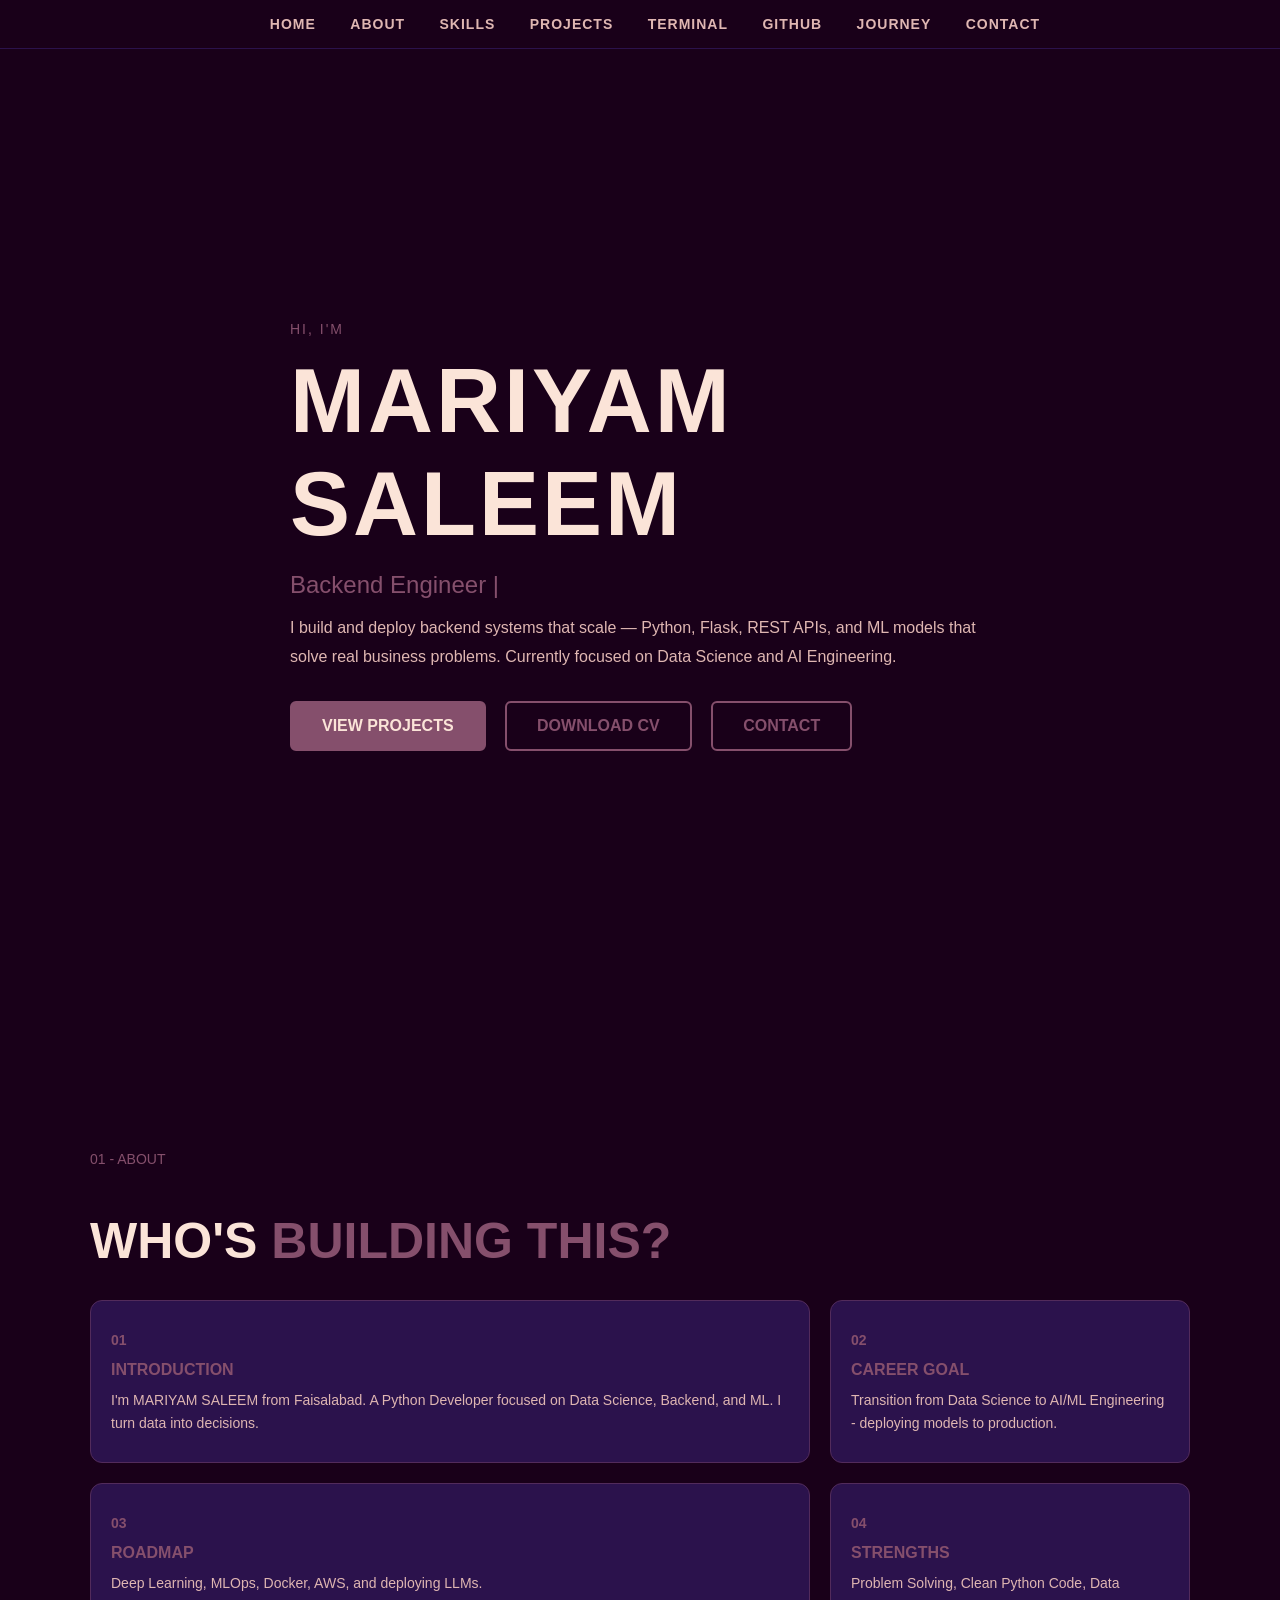
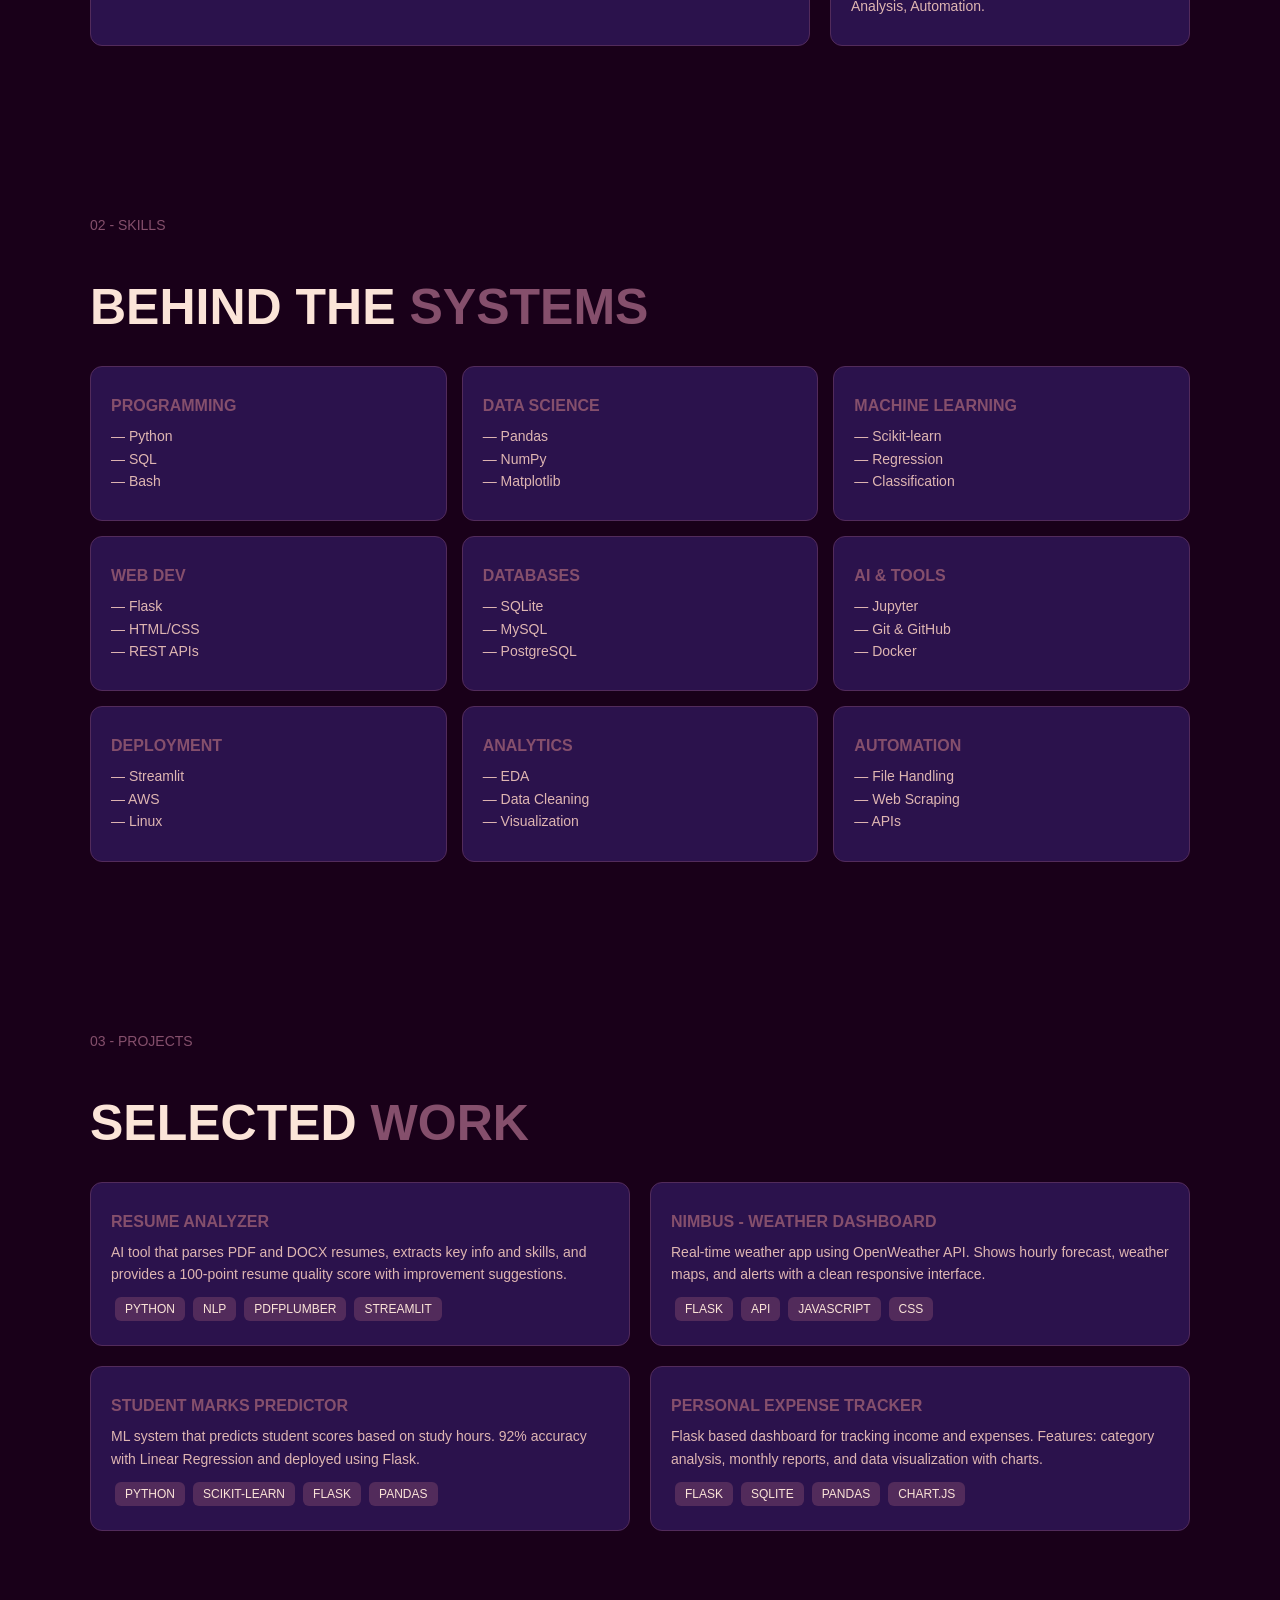
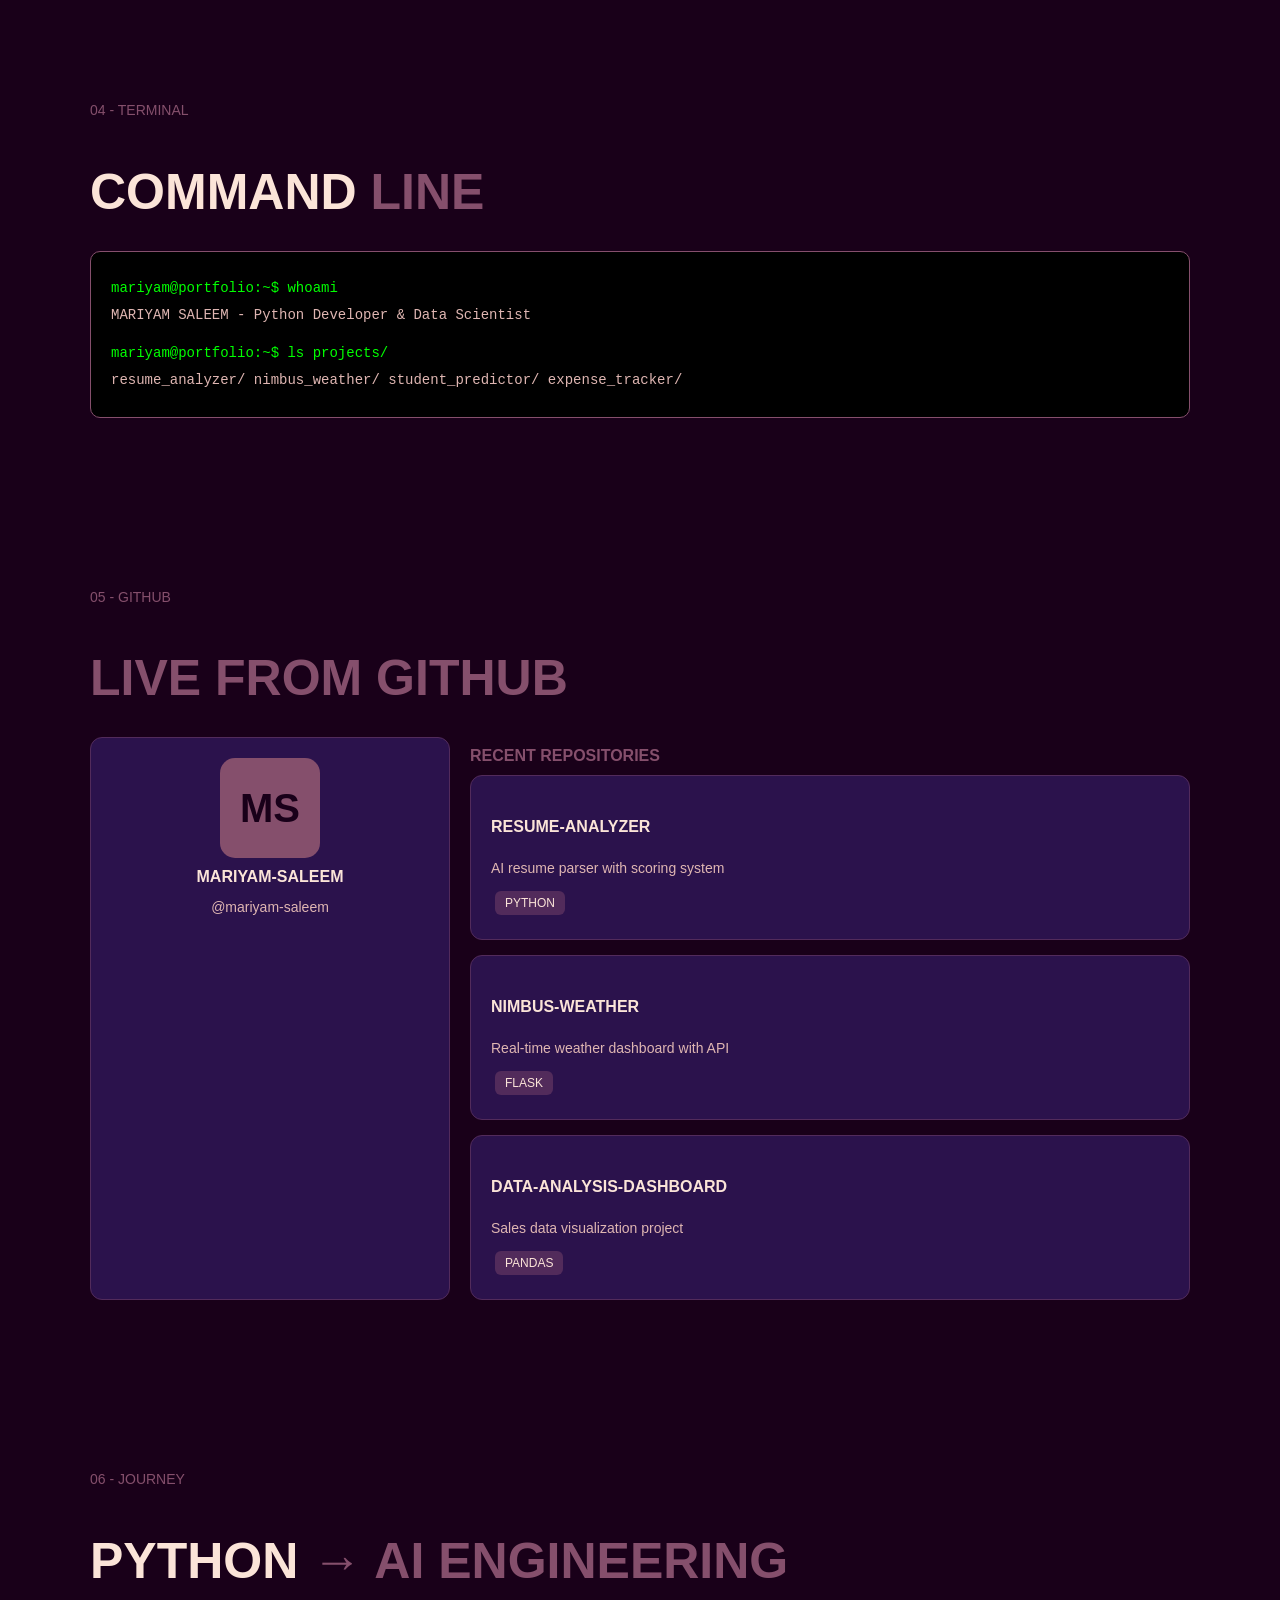
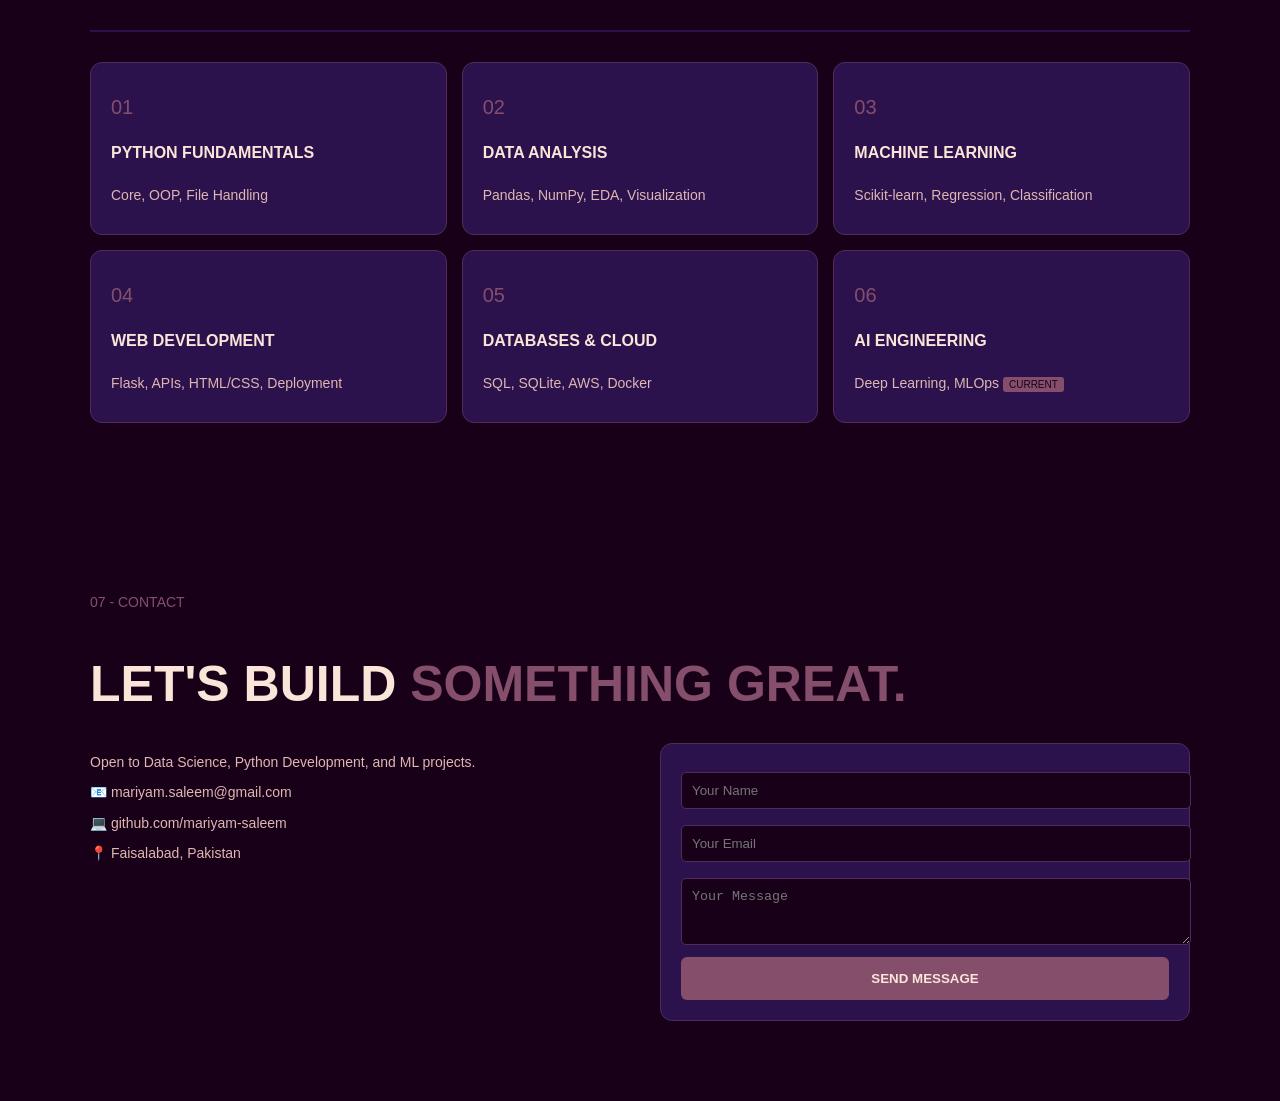
==== templates/index.html @ 3bbe9a50 "first commit" ====
<!DOCTYPE html>
<html lang="en">
<head>
    <meta charset="UTF-8">
    <title>Mariyam Saleem - Portfolio</title>
    <style>
        html { scroll-behavior: smooth; }
        body {
            background: #190019; /* Darkest Purple */
            color: #FBE4D8; /* Cream */
            font-family: 'Segoe UI', sans-serif;
            margin:0;
        }

        section { padding: 80px 0; min-height: auto; }
       .container { max-width: 1100px; margin: 0 auto; padding: 0 40px; }

        /* NAVBAR */
       .navbar {
            position: fixed; top:0; width:100%;
            background: #190019;
            z-index:1000; padding:15px; text-align:center;
            border-bottom:1px solid #2B124C;
        }
       .navbar a {
            color: #DFB6B2; /* Light Pink */
            margin:0 15px; text-decoration:none; font-weight:600; font-size:14px;
            letter-spacing: 1px;
        }
       .navbar a:hover { color: #854F6C; } /* Purple hover */

        /* CARDS */
       .card {
            background: #2B124C; /* Dark Purple */
            padding: 20px; border-radius: 12px;
            border: 1px solid #522B5B; /* Medium Purple */
        }

       .tag {
            background: #522B5B;
            color: #FBE4D8;
            padding: 5px 10px; border-radius: 6px;
            font-size: 12px; margin: 4px; display: inline-block;
        }

        /* HOME - HASSAN STYLE WITH PURPLE */
        #home { min-height: 100vh; display: flex; align-items: center; }
        #home h1 { font-size: 90px; color: #FBE4D8; margin: 0; letter-spacing: 3px; font-weight: 800; }
        #home h2 { font-size: 24px; color: #854F6C; margin: 15px 0; font-weight: 400; } /* Accent Purple */
        #home p { font-size: 16px; color: #DFB6B2; max-width: 700px; line-height: 1.8; }

       .btn-group { margin-top: 30px; }
       .btn { display:inline-block; padding:14px 30px; background:transparent; color:#854F6C; text-decoration:none; border-radius:6px; font-weight:bold; margin-right:15px; border:2px solid #854F6C; transition: 0.3s; }
       .btn:hover { background: #854F6C; color: #FBE4D8; }
       .btn-solid { background: #854F6C; color: #FBE4D8; }
       .btn-solid:hover { background: transparent; color: #854F6C; }

        /* TYPEWRITER CURSOR */
       .cursor { display: inline-block; width: 3px; background: #854F6C; animation: blink 1s infinite; }
        @keyframes blink { 50% { opacity: 0; } }

        h1.section { font-size: 50px; color: #FBE4D8; margin-bottom: 15px; }
        h1.section span { color: #854F6C; }
        h3 { color: #854F6C; margin: 10px 0; font-size: 16px; }
        p { color: #DFB6B2; line-height: 1.6; margin: 8px 0; font-size: 14px; }
    </style>
</head>
<body>

    <!-- NAVBAR -->
    <div class="navbar">
        <a href="#home">HOME</a>
        <a href="#about">ABOUT</a>
        <a href="#skills">SKILLS</a>
        <a href="#projects">PROJECTS</a>
        <a href="#terminal">TERMINAL</a>
        <a href="#github">GITHUB</a>
        <a href="#journey">JOURNEY</a>
        <a href="#contact">CONTACT</a>
    </div>

    <!-- 1. HOME - TYPEWRITER EFFECT -->
    <section id="home">
        <div class="container">
            <p style="color:#854F6C; letter-spacing:2px; font-size:14px;">HI, I'M</p>
            <h1>MARIYAM <br>SALEEM</h1>
            <h2 id="typewriter"></h2>
            <p>I build and deploy backend systems that scale — Python, Flask, REST APIs, and ML models that solve real business problems. Currently focused on Data Science and AI Engineering.</p>
            <div class="btn-group">
                <a href="#projects" class="btn btn-solid">VIEW PROJECTS</a>
                <a href="#" class="btn">DOWNLOAD CV</a>
                <a href="#contact" class="btn">CONTACT</a>
            </div>
        </div>
    </section>

    <!-- 2. ABOUT -->
    <section id="about">
        <div class="container">
            <p style="color:#854F6C; font-size:14px;">01 - ABOUT</p>
            <h1 class="section">WHO'S <span>BUILDING THIS?</span></h1>
            <div style="display: grid; grid-template-columns: 2fr 1fr; gap: 20px; margin-top:30px;">
                <div class="card"><p style="color:#854F6C; font-weight:bold;">01</p><h3>INTRODUCTION</h3><p>I'm MARIYAM SALEEM from Faisalabad. A Python Developer focused on Data Science, Backend, and ML. I turn data into decisions.</p></div>
                <div class="card"><p style="color:#854F6C; font-weight:bold;">02</p><h3>CAREER GOAL</h3><p>Transition from Data Science to AI/ML Engineering - deploying models to production.</p></div>
                <div class="card"><p style="color:#854F6C; font-weight:bold;">03</p><h3>ROADMAP</h3><p>Deep Learning, MLOps, Docker, AWS, and deploying LLMs.</p></div>
                <div class="card"><p style="color:#854F6C; font-weight:bold;">04</p><h3>STRENGTHS</h3><p>Problem Solving, Clean Python Code, Data Analysis, Automation.</p></div>
            </div>
        </div>
    </section>

    <!-- 3. SKILLS -->
    <section id="skills">
        <div class="container">
            <p style="color:#854F6C; font-size:14px;">02 - SKILLS</p>
            <h1 class="section">BEHIND THE <span>SYSTEMS</span></h1>
            <div style="display: grid; grid-template-columns: repeat(3, 1fr); gap: 15px; margin-top:30px;">
                <div class="card"><h3>PROGRAMMING</h3><p>— Python<br>— SQL<br>— Bash</p></div>
                <div class="card"><h3>DATA SCIENCE</h3><p>— Pandas<br>— NumPy<br>— Matplotlib</p></div>
                <div class="card"><h3>MACHINE LEARNING</h3><p>— Scikit-learn<br>— Regression<br>— Classification</p></div>
                <div class="card"><h3>WEB DEV</h3><p>— Flask<br>— HTML/CSS<br>— REST APIs</p></div>
                <div class="card"><h3>DATABASES</h3><p>— SQLite<br>— MySQL<br>— PostgreSQL</p></div>
                <div class="card"><h3>AI & TOOLS</h3><p>— Jupyter<br>— Git & GitHub<br>— Docker</p></div>
                <div class="card"><h3>DEPLOYMENT</h3><p>— Streamlit<br>— AWS<br>— Linux</p></div>
                <div class="card"><h3>ANALYTICS</h3><p>— EDA<br>— Data Cleaning<br>— Visualization</p></div>
                <div class="card"><h3>AUTOMATION</h3><p>— File Handling<br>— Web Scraping<br>— APIs</p></div>
            </div>
        </div>
    </section>

    <!-- 4. PROJECTS -->
    <section id="projects">
        <div class="container">
            <p style="color:#854F6C; font-size:14px;">03 - PROJECTS</p>
            <h1 class="section">SELECTED <span>WORK</span></h1>
            <div style="display: grid; grid-template-columns: 1fr 1fr; gap: 20px; margin-top:30px;">

                <div class="card">
                    <h3>RESUME ANALYZER</h3>
                    <p>AI tool that parses PDF and DOCX resumes, extracts key info and skills, and provides a 100-point resume quality score with improvement suggestions.</p>
                    <span class="tag">PYTHON</span><span class="tag">NLP</span><span class="tag">PDFPLUMBER</span><span class="tag">STREAMLIT</span>
                </div>

                <div class="card">
                    <h3>NIMBUS - WEATHER DASHBOARD</h3>
                    <p>Real-time weather app using OpenWeather API. Shows hourly forecast, weather maps, and alerts with a clean responsive interface.</p>
                    <span class="tag">FLASK</span><span class="tag">API</span><span class="tag">JAVASCRIPT</span><span class="tag">CSS</span>
                </div>

                <div class="card">
                    <h3>STUDENT MARKS PREDICTOR</h3>
                    <p>ML system that predicts student scores based on study hours. 92% accuracy with Linear Regression and deployed using Flask.</p>
                    <span class="tag">PYTHON</span><span class="tag">SCIKIT-LEARN</span><span class="tag">FLASK</span><span class="tag">PANDAS</span>
                </div>

                <div class="card">
                    <h3>PERSONAL EXPENSE TRACKER</h3>
                    <p>Flask based dashboard for tracking income and expenses. Features: category analysis, monthly reports, and data visualization with charts.</p>
                    <span class="tag">FLASK</span><span class="tag">SQLITE</span><span class="tag">PANDAS</span><span class="tag">CHART.JS</span>
                </div>

            </div>
        </div>
    </section>

    <!-- 5. TERMINAL -->
    <section id="terminal">
        <div class="container">
            <p style="color:#854F6C; font-size:14px;">04 - TERMINAL</p>
            <h1 class="section">COMMAND <span>LINE</span></h1>
            <div style="background:#000; padding:20px; border-radius:10px; font-family:monospace; margin-top:30px; border:1px solid #854F6C;">
                <p style="color:#00ff00; margin:5px 0;">mariyam@portfolio:~$ whoami</p><p style="margin:5px 0 15px;">MARIYAM SALEEM - Python Developer & Data Scientist</p>
                <p style="color:#00ff00; margin:5px 0;">mariyam@portfolio:~$ ls projects/</p><p style="margin:5px 0;">resume_analyzer/ nimbus_weather/ student_predictor/ expense_tracker/</p>
            </div>
        </div>
    </section>

    <!-- 6. GITHUB -->
    <section id="github">
        <div class="container">
            <p style="color:#854F6C; font-size:14px;">05 - GITHUB</p>
            <h1 class="section"><span>LIVE FROM GITHUB</span></h1>
            <div style="display: grid; grid-template-columns: 1fr 2fr; gap: 20px; margin-top:30px;">
                <div class="card" style="text-align:center;">
                    <div style="width:100px; height:100px; background:#854F6C; color:#190019; border-radius:15px; margin:0 auto 10px; display:flex; align-items:center; justify-content:center; font-size:40px; font-weight:bold;">MS</div>
                    <h3 style="color:#FBE4D8;">MARIYAM-SALEEM</h3><p>@mariyam-saleem</p>
                </div>
                <div>
                    <h3 style="color:#854F6C;">RECENT REPOSITORIES</h3>
                    <div class="card" style="margin-bottom:15px;"><h4 style="color:#FBE4D8;">RESUME-ANALYZER</h4><p>AI resume parser with scoring system</p><span class="tag">PYTHON</span></div>
                    <div class="card" style="margin-bottom:15px;"><h4 style="color:#FBE4D8;">NIMBUS-WEATHER</h4><p>Real-time weather dashboard with API</p><span class="tag">FLASK</span></div>
                    <div class="card"><h4 style="color:#FBE4D8;">DATA-ANALYSIS-DASHBOARD</h4><p>Sales data visualization project</p><span class="tag">PANDAS</span></div>
                </div>
            </div>
        </div>
    </section>

    <!-- 7. JOURNEY -->
    <section id="journey">
        <div class="container">
            <p style="color:#854F6C; font-size:14px;">06 - JOURNEY</p>
            <h1 class="section">PYTHON <span>→ AI ENGINEERING</span></h1>
            <div style="margin-top:40px; border-top:2px solid #2B124C; padding-top:30px; display:grid; grid-template-columns:repeat(3,1fr); gap:15px;">
                <div class="card"><p style="color:#854F6C; font-size:20px;">01</p><h4>PYTHON FUNDAMENTALS</h4><p>Core, OOP, File Handling</p></div>
                <div class="card"><p style="color:#854F6C; font-size:20px;">02</p><h4>DATA ANALYSIS</h4><p>Pandas, NumPy, EDA, Visualization</p></div>
                <div class="card"><p style="color:#854F6C; font-size:20px;">03</p><h4>MACHINE LEARNING</h4><p>Scikit-learn, Regression, Classification</p></div>
                <div class="card"><p style="color:#854F6C; font-size:20px;">04</p><h4>WEB DEVELOPMENT</h4><p>Flask, APIs, HTML/CSS, Deployment</p></div>
                <div class="card"><p style="color:#854F6C; font-size:20px;">05</p><h4>DATABASES & CLOUD</h4><p>SQL, SQLite, AWS, Docker</p></div>
                <div class="card"><p style="color:#854F6C; font-size:20px;">06</p><h4>AI ENGINEERING</h4><p>Deep Learning, MLOps <span style="background:#854F6C; color:#190019; padding:2px 6px; border-radius:3px; font-size:10px;">CURRENT</span></p></div>
            </div>
        </div>
    </section>

    <!-- 8. CONTACT -->
    <section id="contact">
        <div class="container">
            <p style="color:#854F6C; font-size:14px;">07 - CONTACT</p>
            <h1 class="section">LET'S BUILD <span>SOMETHING GREAT.</span></h1>
            <div style="display: grid; grid-template-columns: 1fr 1fr; gap: 40px; margin-top:30px;">
                <div>
                    <p>Open to Data Science, Python Development, and ML projects.</p>
                    <p>📧 mariyam.saleem@gmail.com</p>
                    <p>💻 github.com/mariyam-saleem</p>
                    <p>📍 Faisalabad, Pakistan</p>
                </div>
                <div class="card">
                    <input type="text" placeholder="Your Name" style="width:100%; padding:10px; margin:8px 0; background:#190019; border:1px solid #522B5B; border-radius:5px; color:#FBE4D8;">
                    <input type="email" placeholder="Your Email" style="width:100%; padding:10px; margin:8px 0; background:#190019; border:1px solid #522B5B; border-radius:5px; color:#FBE4D8;">
                    <textarea placeholder="Your Message" rows="3" style="width:100%; padding:10px; margin:8px 0; background:#190019; border:1px solid #522B5B; border-radius:5px; color:#FBE4D8;"></textarea>
                    <button class="btn btn-solid" style="width:100%; border:none;">SEND MESSAGE</button>
                </div>
            </div>
        </div>
    </section>

    <!-- TYPEWRITER SCRIPT -->
    <script>
        const texts = ["Backend Engineer |", "Data Scientist |", "AI Engineer |", "Python Developer |"];
        let count = 0;
        let index = 0;
        let currentText = "";
        let letter = "";

        (function type(){
            if(count === texts.length){ count = 0; }
            currentText = texts[count];
            letter = currentText.slice(0, ++index);

            document.getElementById('typewriter').innerHTML = letter + '<span class="cursor"></span>';

            if(letter.length === currentText.length){
                count++;
                index = 0;
                setTimeout(type, 2000); // 2 sec rukega
            } else {
                setTimeout(type, 100); // typing speed
            }
        }());
    </script>

</body>
</html>
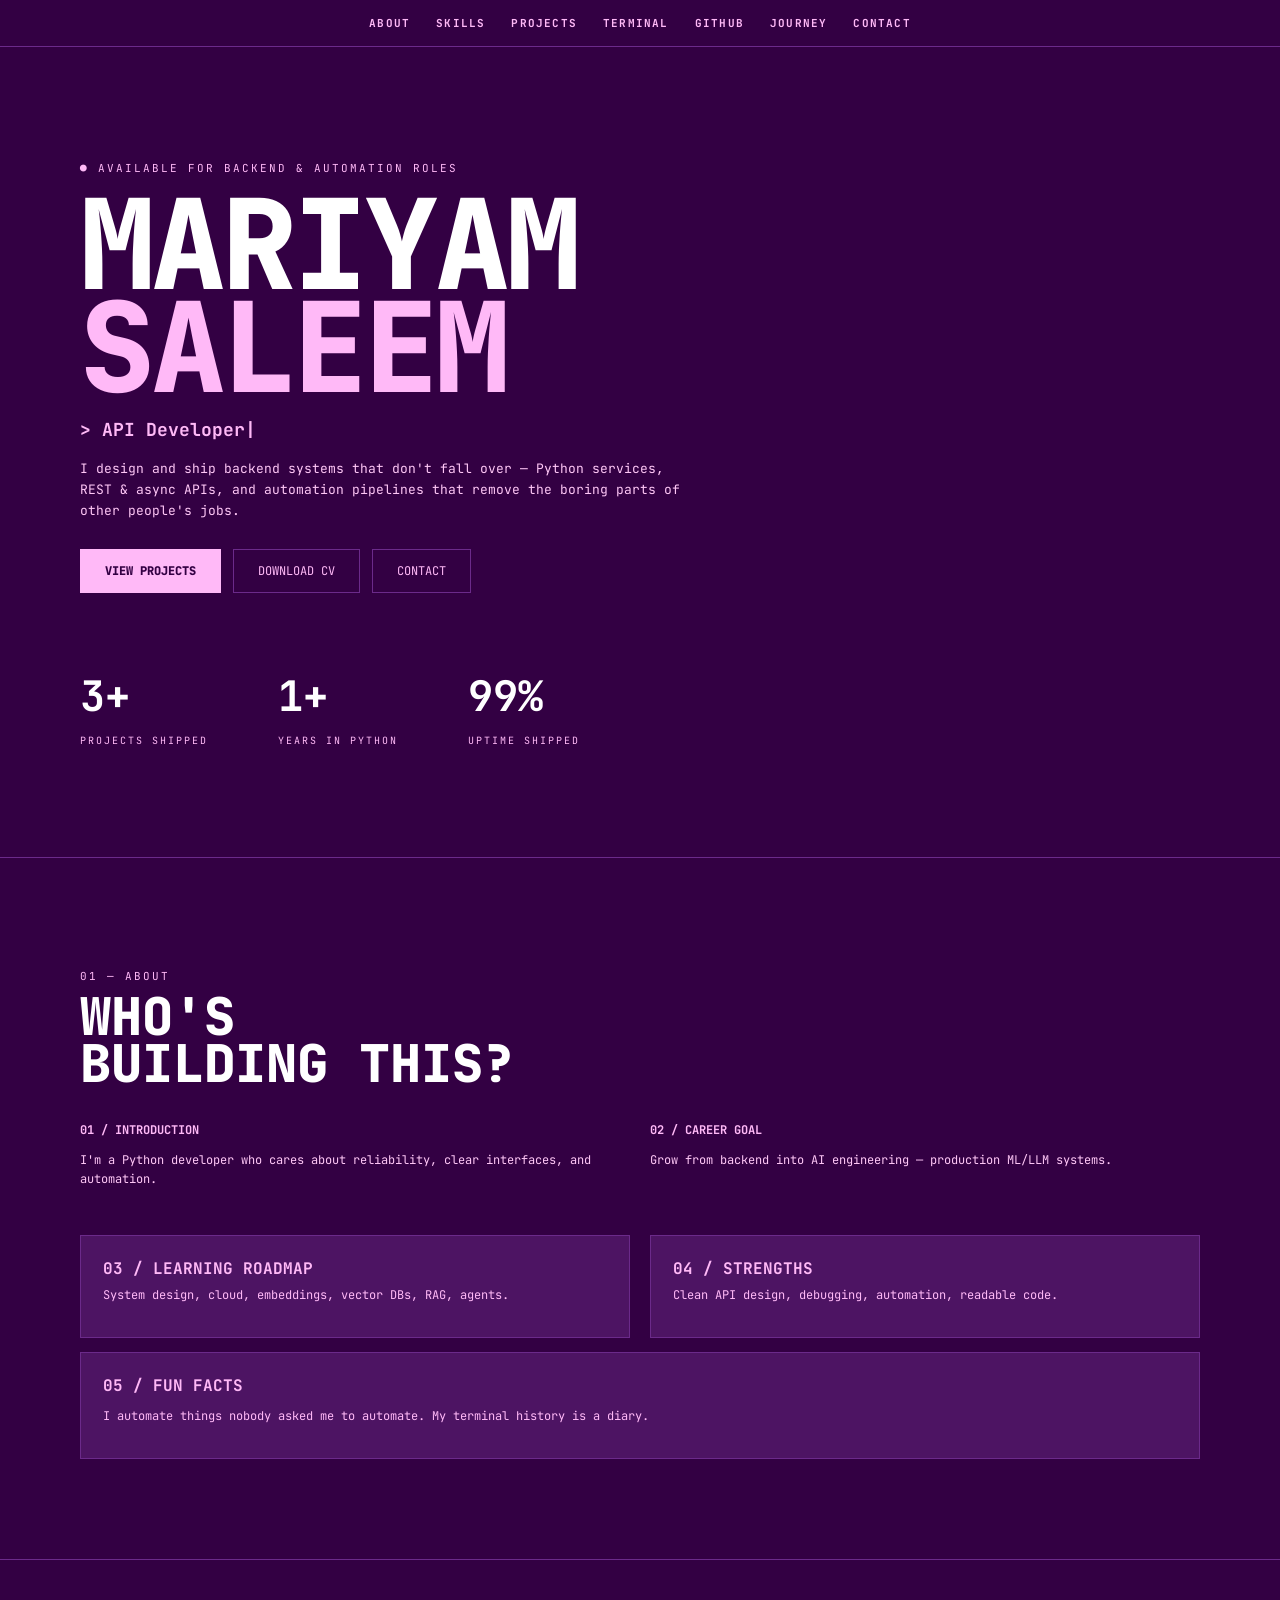
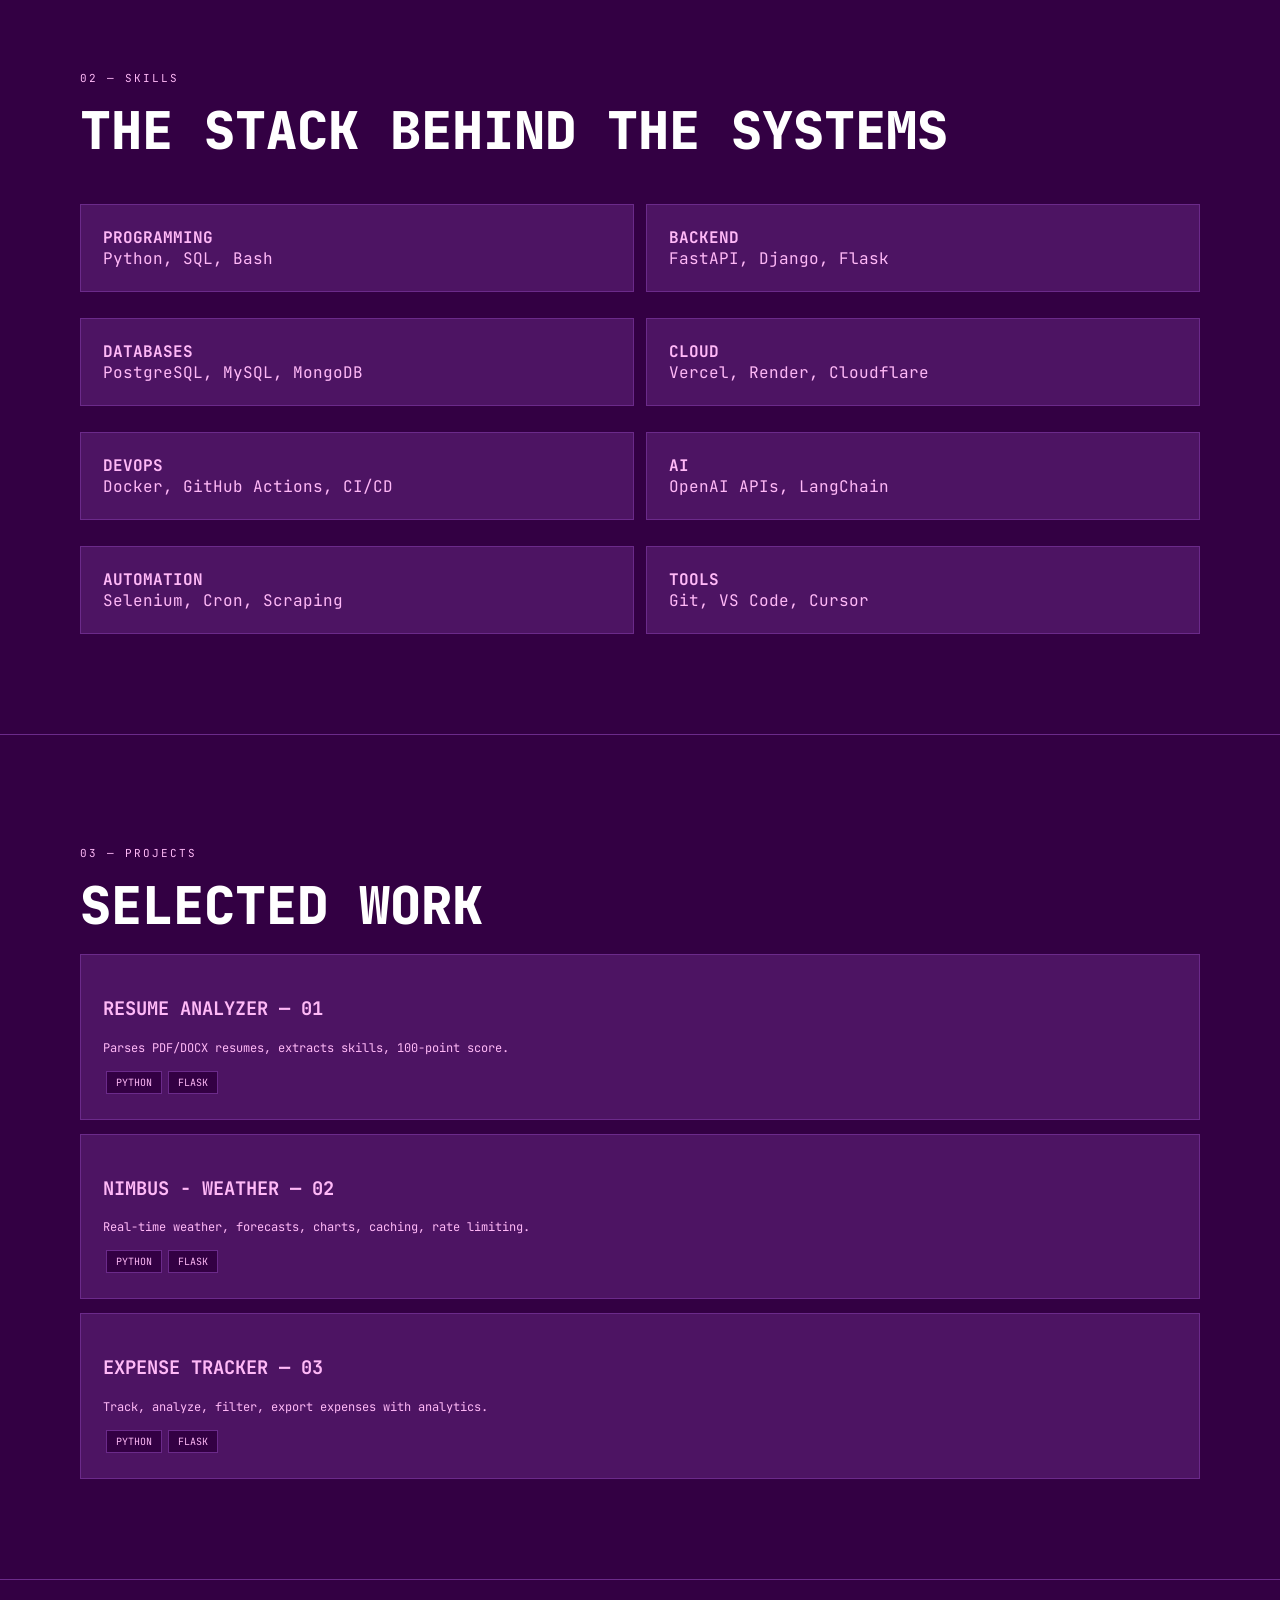
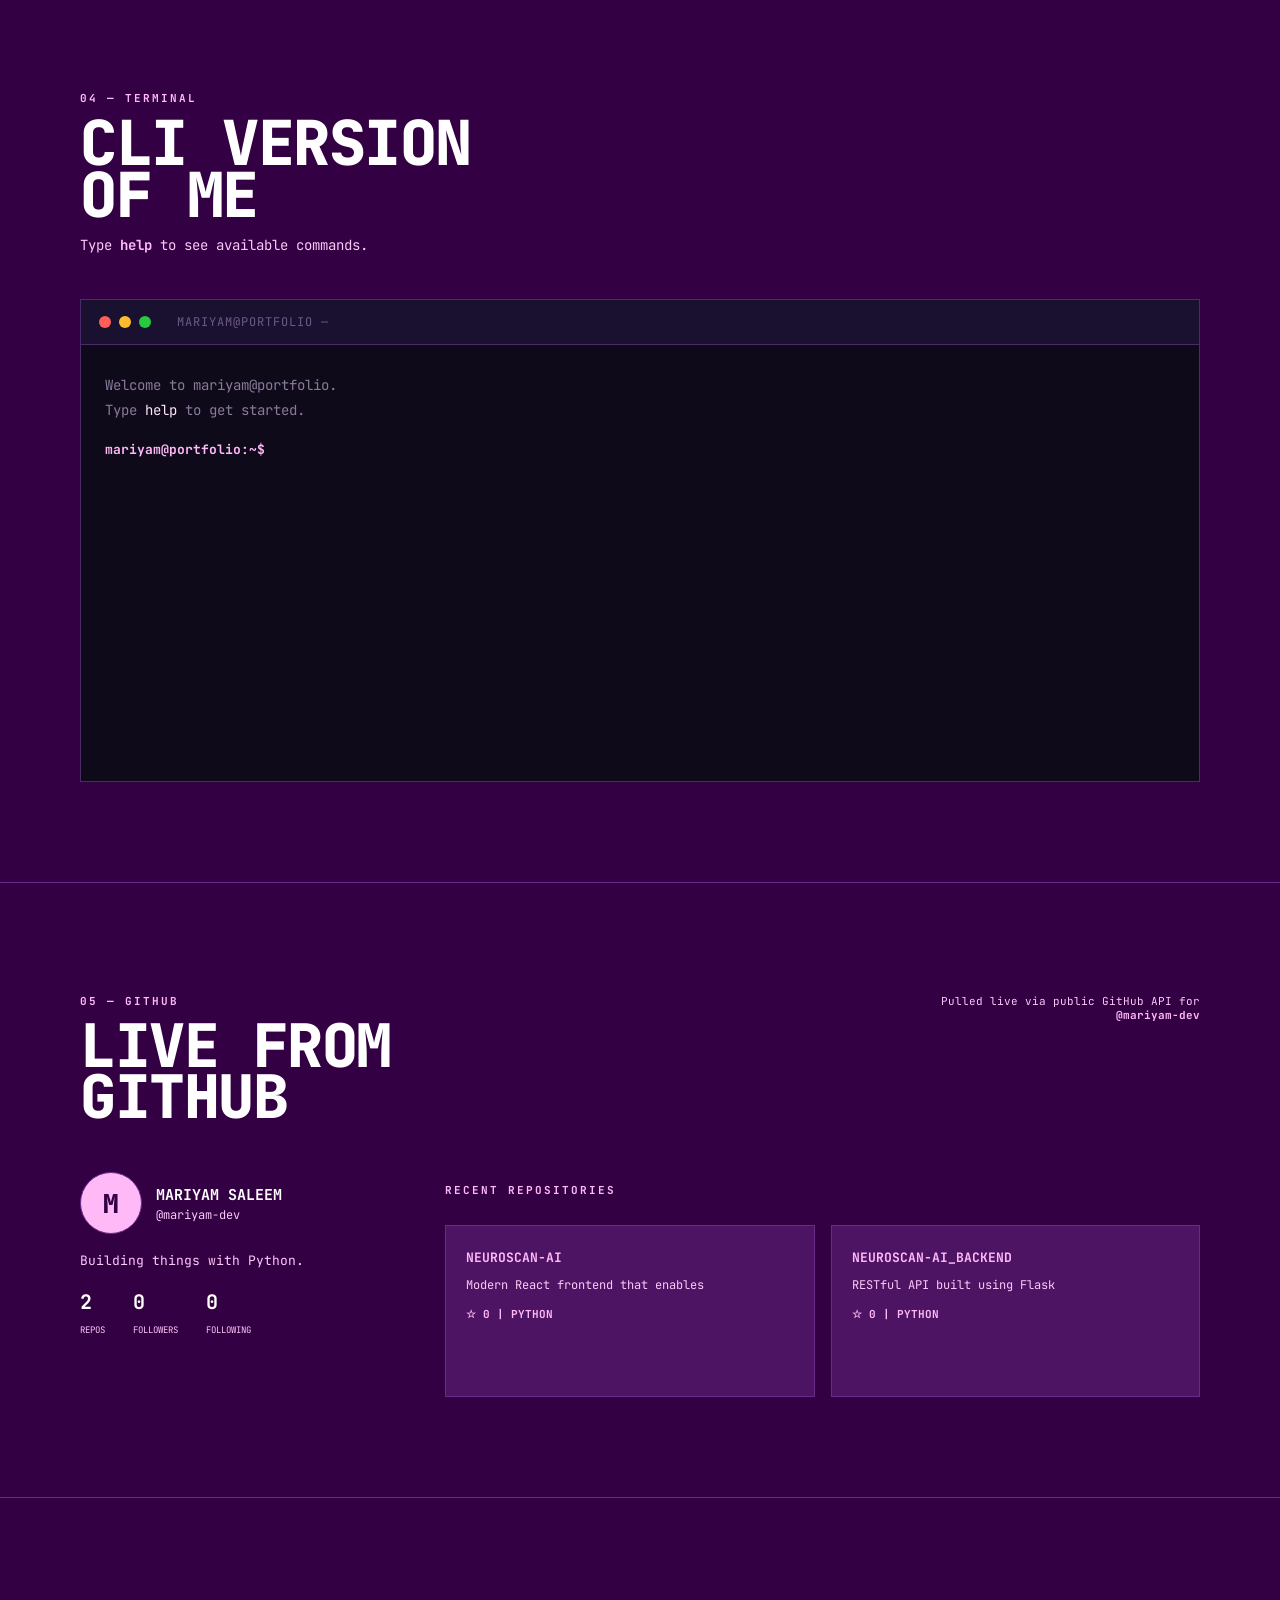
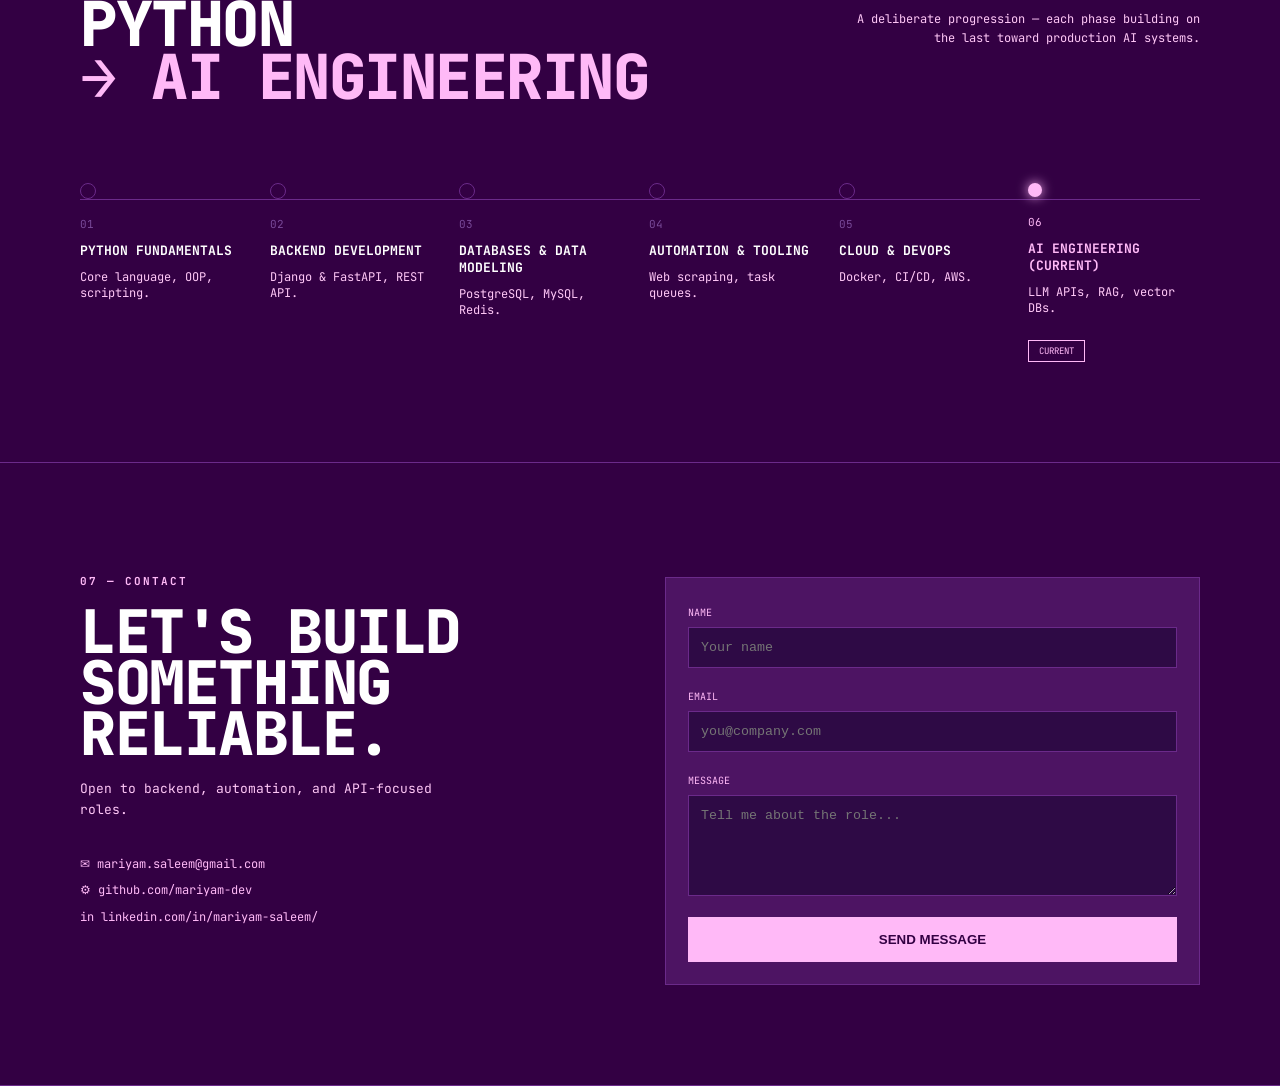
==== commit fb3b4257: "Final portfolio update" ====
--- a/templates/index.html
+++ b/templates/index.html
@@ -1,261 +1,130 @@
 <!DOCTYPE html>
-<html lang="en">
+<html>
 <head>
-    <meta charset="UTF-8">
-    <title>Mariyam Saleem - Portfolio</title>
-    <style>
-        html { scroll-behavior: smooth; }
-        body {
-            background: #190019; /* Darkest Purple */
-            color: #FBE4D8; /* Cream */
-            font-family: 'Segoe UI', sans-serif;
-            margin:0;
-        }
-
-        section { padding: 80px 0; min-height: auto; }
-       .container { max-width: 1100px; margin: 0 auto; padding: 0 40px; }
-
-        /* NAVBAR */
-       .navbar {
-            position: fixed; top:0; width:100%;
-            background: #190019;
-            z-index:1000; padding:15px; text-align:center;
-            border-bottom:1px solid #2B124C;
-        }
-       .navbar a {
-            color: #DFB6B2; /* Light Pink */
-            margin:0 15px; text-decoration:none; font-weight:600; font-size:14px;
-            letter-spacing: 1px;
-        }
-       .navbar a:hover { color: #854F6C; } /* Purple hover */
-
-        /* CARDS */
-       .card {
-            background: #2B124C; /* Dark Purple */
-            padding: 20px; border-radius: 12px;
-            border: 1px solid #522B5B; /* Medium Purple */
-        }
-
-       .tag {
-            background: #522B5B;
-            color: #FBE4D8;
-            padding: 5px 10px; border-radius: 6px;
-            font-size: 12px; margin: 4px; display: inline-block;
-        }
-
-        /* HOME - HASSAN STYLE WITH PURPLE */
-        #home { min-height: 100vh; display: flex; align-items: center; }
-        #home h1 { font-size: 90px; color: #FBE4D8; margin: 0; letter-spacing: 3px; font-weight: 800; }
-        #home h2 { font-size: 24px; color: #854F6C; margin: 15px 0; font-weight: 400; } /* Accent Purple */
-        #home p { font-size: 16px; color: #DFB6B2; max-width: 700px; line-height: 1.8; }
-
-       .btn-group { margin-top: 30px; }
-       .btn { display:inline-block; padding:14px 30px; background:transparent; color:#854F6C; text-decoration:none; border-radius:6px; font-weight:bold; margin-right:15px; border:2px solid #854F6C; transition: 0.3s; }
-       .btn:hover { background: #854F6C; color: #FBE4D8; }
-       .btn-solid { background: #854F6C; color: #FBE4D8; }
-       .btn-solid:hover { background: transparent; color: #854F6C; }
-
-        /* TYPEWRITER CURSOR */
-       .cursor { display: inline-block; width: 3px; background: #854F6C; animation: blink 1s infinite; }
-        @keyframes blink { 50% { opacity: 0; } }
-
-        h1.section { font-size: 50px; color: #FBE4D8; margin-bottom: 15px; }
-        h1.section span { color: #854F6C; }
-        h3 { color: #854F6C; margin: 10px 0; font-size: 16px; }
-        p { color: #DFB6B2; line-height: 1.6; margin: 8px 0; font-size: 14px; }
-    </style>
+<title>MARIYAM SALEEM — Portfolio</title>
+<meta name="viewport" content="width=device-width, initial-scale=1.0">
+<link href="https://fonts.googleapis.com/css2?family=JetBrains+Mono:wght@400;700&display=swap" rel="stylesheet">
+<style>
+html{scroll-behavior:smooth}
+body{margin:0;background:#330043;color:#FFB9F7;font-family:'JetBrains Mono', Consolas, monospace;}
+section{padding:100px 0;border-bottom:1px solid #6B2A8A;background:#330043}
+.container{max-width:1120px;margin:0 auto;padding:0 28px}
+.card{background:#4D1463;border:1px solid #6B2A8A;padding:22px;margin-top:14px}
+.tag{border:1px solid #6B2A8A;background:#330043;color:#FFB9F7;padding:4px 9px;font-size:10px;margin:3px;display:inline-block}
+.btn{background:#FFB9F7;color:#330043;padding:13px 24px;text-decoration:none;font-weight:900;font-size:12px;display:inline-block;border:1px solid #FFB9F7}
+.btn-outline{border:1px solid #6B2A8A;color:#FFB9F7;padding:13px 24px;text-decoration:none;font-size:12px;display:inline-block}
+input,textarea{width:100%;background:#2E0A45;border:1px solid #6B2A8A;color:#FFB9F7;padding:12px;margin:6px 0 16px 0;box-sizing:border-box;font-family:Consolas, monospace}
+.navbar a:hover{color:#fff !important}
+@keyframes blink{0%,50%{opacity:1}51%,100%{opacity:0}}
+</style>
 </head>
 <body>
 
-    <!-- NAVBAR -->
-    <div class="navbar">
-        <a href="#home">HOME</a>
-        <a href="#about">ABOUT</a>
-        <a href="#skills">SKILLS</a>
-        <a href="#projects">PROJECTS</a>
-        <a href="#terminal">TERMINAL</a>
-        <a href="#github">GITHUB</a>
-        <a href="#journey">JOURNEY</a>
-        <a href="#contact">CONTACT</a>
-    </div>
+<!-- NAVBAR - CENTERED -->
+<div class="navbar" style="position:fixed;top:0;width:100%;background:#330043;z-index:1000;padding:16px 0;display:flex;justify-content:center;gap:26px;border-bottom:1px solid #6B2A8A;">
+<a href="#about" style="color:#FFB9F7;text-decoration:none;font-size:11px;font-weight:700;letter-spacing:1.2px;">ABOUT</a>
+<a href="#stack" style="color:#FFB9F7;text-decoration:none;font-size:11px;font-weight:700;letter-spacing:1.2px;">SKILLS</a>
+<a href="#projects" style="color:#FFB9F7;text-decoration:none;font-size:11px;font-weight:700;letter-spacing:1.2px;">PROJECTS</a>
+<a href="#terminal-sec" style="color:#FFB9F7;text-decoration:none;font-size:11px;font-weight:700;letter-spacing:1.2px;">TERMINAL</a>
+<a href="#github" style="color:#FFB9F7;text-decoration:none;font-size:11px;font-weight:700;letter-spacing:1.2px;">GITHUB</a>
+<a href="#journey" style="color:#FFB9F7;text-decoration:none;font-size:11px;font-weight:700;letter-spacing:1.2px;">JOURNEY</a>
+<a href="#contact" style="color:#FFB9F7;text-decoration:none;font-size:11px;font-weight:700;letter-spacing:1.2px;">CONTACT</a>
+</div>
 
-    <!-- 1. HOME - TYPEWRITER EFFECT -->
-    <section id="home">
-        <div class="container">
-            <p style="color:#854F6C; letter-spacing:2px; font-size:14px;">HI, I'M</p>
-            <h1>MARIYAM <br>SALEEM</h1>
-            <h2 id="typewriter"></h2>
-            <p>I build and deploy backend systems that scale — Python, Flask, REST APIs, and ML models that solve real business problems. Currently focused on Data Science and AI Engineering.</p>
-            <div class="btn-group">
-                <a href="#projects" class="btn btn-solid">VIEW PROJECTS</a>
-                <a href="#" class="btn">DOWNLOAD CV</a>
-                <a href="#contact" class="btn">CONTACT</a>
-            </div>
-        </div>
-    </section>
+<!-- HERO - MARIYAM BARA + 1+ -->
+<section style="padding-top:150px;"><div class="container">
+<p style="font-size:11px;letter-spacing:2px;color:#FFB9F7;">● AVAILABLE FOR BACKEND & AUTOMATION ROLES</p>
+<h1 style="font-size:125px;font-weight:900;line-height:0.82;color:#fff;letter-spacing:-4px;margin:18px 0;text-transform:uppercase;">MARIYAM<br><span style="color:#FFB9F7;">SALEEM</span></h1>
+<p style="font-size:18px;font-weight:700;color:#FFB9F7;margin-top:20px;">> <span id="typing-text"></span><span style="animation:blink 1s infinite;">|</span></p>
+<p style="font-size:13px;color:#FFC7F7;max-width:620px;line-height:1.6;margin-top:14px;">I design and ship backend systems that don't fall over — Python services, REST & async APIs, and automation pipelines that remove the boring parts of other people's jobs.</p>
+<div style="margin-top:28px;display:flex;gap:12px;flex-wrap:wrap;"><a href="#projects" class="btn">VIEW PROJECTS</a><a class="btn-outline">DOWNLOAD CV</a><a href="#contact" class="btn-outline">CONTACT</a></div>
+<div style="display:flex;gap:70px;margin-top:75px;">
+<div><h2 style="font-size:42px;margin:0;color:#fff;">3+</h2><p style="font-size:10px;letter-spacing:2px;">PROJECTS SHIPPED</p></div>
+<div><h2 style="font-size:42px;margin:0;color:#fff;">1+</h2><p style="font-size:10px;letter-spacing:2px;">YEARS IN PYTHON</p></div>
+<div><h2 style="font-size:42px;margin:0;color:#fff;">99%</h2><p style="font-size:10px;letter-spacing:2px;">UPTIME SHIPPED</p></div>
+</div>
+</div></section>
 
-    <!-- 2. ABOUT -->
-    <section id="about">
-        <div class="container">
-            <p style="color:#854F6C; font-size:14px;">01 - ABOUT</p>
-            <h1 class="section">WHO'S <span>BUILDING THIS?</span></h1>
-            <div style="display: grid; grid-template-columns: 2fr 1fr; gap: 20px; margin-top:30px;">
-                <div class="card"><p style="color:#854F6C; font-weight:bold;">01</p><h3>INTRODUCTION</h3><p>I'm MARIYAM SALEEM from Faisalabad. A Python Developer focused on Data Science, Backend, and ML. I turn data into decisions.</p></div>
-                <div class="card"><p style="color:#854F6C; font-weight:bold;">02</p><h3>CAREER GOAL</h3><p>Transition from Data Science to AI/ML Engineering - deploying models to production.</p></div>
-                <div class="card"><p style="color:#854F6C; font-weight:bold;">03</p><h3>ROADMAP</h3><p>Deep Learning, MLOps, Docker, AWS, and deploying LLMs.</p></div>
-                <div class="card"><p style="color:#854F6C; font-weight:bold;">04</p><h3>STRENGTHS</h3><p>Problem Solving, Clean Python Code, Data Analysis, Automation.</p></div>
-            </div>
-        </div>
-    </section>
+<!-- ABOUT -->
+<section id="about"><div class="container"><p style="font-size:11px;color:#FFB9F7;letter-spacing:2px;">01 — ABOUT</p><h2 style="font-size:52px;font-weight:900;color:#fff;line-height:0.9;margin:10px 0;">WHO'S<br>BUILDING THIS?</h2>
+<div style="display:grid;grid-template-columns:1fr 1fr;gap:20px;margin-top:30px;">
+<div><b style="font-size:12px;color:#FFB9F7;">01 / INTRODUCTION</b><p style="font-size:12px;color:#FFC7F7;line-height:1.6;">I'm a Python developer who cares about reliability, clear interfaces, and automation.</p></div>
+<div><b style="font-size:12px;color:#FFB9F7;">02 / CAREER GOAL</b><p style="font-size:12px;color:#FFC7F7;line-height:1.6;">Grow from backend into AI engineering — production ML/LLM systems.</p></div>
+<div class="card"><b>03 / LEARNING ROADMAP</b><p style="font-size:12px;margin-top:8px;">System design, cloud, embeddings, vector DBs, RAG, agents.</p></div>
+<div class="card"><b>04 / STRENGTHS</b><p style="font-size:12px;margin-top:8px;">Clean API design, debugging, automation, readable code.</p></div>
+</div><div class="card"><b>05 / FUN FACTS</b><p style="font-size:12px;">I automate things nobody asked me to automate. My terminal history is a diary.</p></div></div></section>
 
-    <!-- 3. SKILLS -->
-    <section id="skills">
-        <div class="container">
-            <p style="color:#854F6C; font-size:14px;">02 - SKILLS</p>
-            <h1 class="section">BEHIND THE <span>SYSTEMS</span></h1>
-            <div style="display: grid; grid-template-columns: repeat(3, 1fr); gap: 15px; margin-top:30px;">
-                <div class="card"><h3>PROGRAMMING</h3><p>— Python<br>— SQL<br>— Bash</p></div>
-                <div class="card"><h3>DATA SCIENCE</h3><p>— Pandas<br>— NumPy<br>— Matplotlib</p></div>
-                <div class="card"><h3>MACHINE LEARNING</h3><p>— Scikit-learn<br>— Regression<br>— Classification</p></div>
-                <div class="card"><h3>WEB DEV</h3><p>— Flask<br>— HTML/CSS<br>— REST APIs</p></div>
-                <div class="card"><h3>DATABASES</h3><p>— SQLite<br>— MySQL<br>— PostgreSQL</p></div>
-                <div class="card"><h3>AI & TOOLS</h3><p>— Jupyter<br>— Git & GitHub<br>— Docker</p></div>
-                <div class="card"><h3>DEPLOYMENT</h3><p>— Streamlit<br>— AWS<br>— Linux</p></div>
-                <div class="card"><h3>ANALYTICS</h3><p>— EDA<br>— Data Cleaning<br>— Visualization</p></div>
-                <div class="card"><h3>AUTOMATION</h3><p>— File Handling<br>— Web Scraping<br>— APIs</p></div>
-            </div>
-        </div>
-    </section>
+<!-- STACK -->
+<section id="stack"><div class="container"><p style="font-size:11px;color:#FFB9F7;letter-spacing:2px;">02 — SKILLS</p><h2 style="font-size:52px;font-weight:900;color:#fff;margin:10px 0;">THE STACK BEHIND THE SYSTEMS</h2>
+<div style="display:grid;grid-template-columns:1fr 1fr;gap:12px;margin-top:25px;">
+<div class="card"><b>PROGRAMMING</b><br>Python, SQL, Bash</div><div class="card"><b>BACKEND</b><br>FastAPI, Django, Flask</div><div class="card"><b>DATABASES</b><br>PostgreSQL, MySQL, MongoDB</div><div class="card"><b>CLOUD</b><br>Vercel, Render, Cloudflare</div><div class="card"><b>DEVOPS</b><br>Docker, GitHub Actions, CI/CD</div><div class="card"><b>AI</b><br>OpenAI APIs, LangChain</div><div class="card"><b>AUTOMATION</b><br>Selenium, Cron, Scraping</div><div class="card"><b>TOOLS</b><br>Git, VS Code, Cursor</div>
+</div></div></section>
 
-    <!-- 4. PROJECTS -->
-    <section id="projects">
-        <div class="container">
-            <p style="color:#854F6C; font-size:14px;">03 - PROJECTS</p>
-            <h1 class="section">SELECTED <span>WORK</span></h1>
-            <div style="display: grid; grid-template-columns: 1fr 1fr; gap: 20px; margin-top:30px;">
+<!-- PROJECTS -->
+<section id="projects"><div class="container"><p style="font-size:11px;color:#FFB9F7;letter-spacing:2px;">03 — PROJECTS</p><h2 style="font-size:52px;font-weight:900;color:#fff;margin:10px 0;">SELECTED WORK</h2>
+<div class="card"><h3 style="color:#FFB9F7;">RESUME ANALYZER — 01</h3><p style="font-size:12px;">Parses PDF/DOCX resumes, extracts skills, 100-point score.</p><span class="tag">PYTHON</span><span class="tag">FLASK</span></div>
+<div class="card"><h3 style="color:#FFB9F7;">NIMBUS - WEATHER — 02</h3><p style="font-size:12px;">Real-time weather, forecasts, charts, caching, rate limiting.</p><span class="tag">PYTHON</span><span class="tag">FLASK</span></div>
+<div class="card"><h3 style="color:#FFB9F7;">EXPENSE TRACKER — 03</h3><p style="font-size:12px;">Track, analyze, filter, export expenses with analytics.</p><span class="tag">PYTHON</span><span class="tag">FLASK</span></div>
+</div></section>
 
-                <div class="card">
-                    <h3>RESUME ANALYZER</h3>
-                    <p>AI tool that parses PDF and DOCX resumes, extracts key info and skills, and provides a 100-point resume quality score with improvement suggestions.</p>
-                    <span class="tag">PYTHON</span><span class="tag">NLP</span><span class="tag">PDFPLUMBER</span><span class="tag">STREAMLIT</span>
-                </div>
+<!-- TERMINAL - HASSAN JESA WITH DOTS -->
+<section id="terminal-sec"><div class="container">
+<p style="font-size:11px;color:#FFB9F7;letter-spacing:2px;font-weight:700;">04 — TERMINAL</p>
+<h2 style="font-size:62px;font-weight:900;line-height:0.85;color:#FFFFFF;letter-spacing:-1.5px;text-transform:uppercase;margin:12px 0 10px 0;">CLI VERSION<br>OF ME</h2>
+<p style="font-size:14px;color:#FFC7F7;">Type <span style="color:#FFB9F7;font-weight:700;">help</span> to see available commands.</p>
+<div style="background:#0F0A1A;border:1px solid #4A2A6A;margin-top:45px;">
+<div style="background:#1A1030;border-bottom:1px solid #4A2A6A;padding:14px 18px;display:flex;align-items:center;gap:10px;">
+<div style="display:flex;gap:8px;"><div style="width:12px;height:12px;border-radius:50%;background:#FF5F56;"></div><div style="width:12px;height:12px;border-radius:50%;background:#FFBD2E;"></div><div style="width:12px;height:12px;border-radius:50%;background:#27C93F;"></div></div>
+<span style="margin-left:16px;font-size:12px;color:#6B5A8A;letter-spacing:1px;">MARIYAM@PORTFOLIO —</span>
+</div>
+<div style="padding:28px 24px;min-height:380px;">
+<div style="font-size:14px;color:#8A7A9A;line-height:1.8;">Welcome to mariyam@portfolio.<br>Type <span style="color:#FFE6FA;">help</span> to get started.</div>
+<div id="term-output" style="margin-top:16px;font-size:13px;color:#FFC7F7;line-height:1.7;"></div>
+<div style="display:flex;margin-top:18px;"><span style="color:#FFB9F7;font-size:13px;font-weight:700;">mariyam@portfolio:~$</span><input id="term-input" style="border:none;background:transparent;margin-left:10px;color:#FFB9F7;width:70%;font-size:13px;outline:none;"></div>
+</div>
+</div>
+</div></section>
 
-                <div class="card">
-                    <h3>NIMBUS - WEATHER DASHBOARD</h3>
-                    <p>Real-time weather app using OpenWeather API. Shows hourly forecast, weather maps, and alerts with a clean responsive interface.</p>
-                    <span class="tag">FLASK</span><span class="tag">API</span><span class="tag">JAVASCRIPT</span><span class="tag">CSS</span>
-                </div>
+<!-- GITHUB - NO PHOTO, BOLD -->
+<section id="github"><div class="container">
+<div style="display:flex;justify-content:space-between;flex-wrap:wrap;">
+<div><p style="font-size:11px;color:#FFB9F7;letter-spacing:2px;font-weight:700;">05 — GITHUB</p><h2 style="font-size:60px;font-weight:900;line-height:0.85;color:#fff;letter-spacing:-1.5px;margin:12px 0 0 0;">LIVE FROM<br>GITHUB</h2></div>
+<p style="font-size:11px;color:#FFC7F7;text-align:right;">Pulled live via public GitHub API for<br><span style="color:#FFB9F7;font-weight:700;">@mariyam-dev</span></p>
+</div>
+<div style="display:grid;grid-template-columns:330px 1fr;gap:35px;margin-top:50px;">
+<div>
+<div style="display:flex;gap:14px;align-items:center;">
+<div style="width:60px;height:60px;background:#FFB9F7;color:#330043;display:flex;align-items:center;justify-content:center;font-weight:900;font-size:26px;border:1px solid #6B2A8A;border-radius:50%;">M</div>
+<div><b style="font-size:15px;color:#fff;">MARIYAM SALEEM</b><p style="margin:2px 0 0 0;font-size:12px;color:#FFC7F7;">@mariyam-dev</p></div>
+</div>
+<p style="font-size:13px;color:#FFC7F7;margin-top:18px;">Building things with Python.</p>
+<div style="display:flex;gap:28px;margin-top:20px;"><div><b style="font-size:20px;color:#fff;">2</b><p style="font-size:9px;color:#FFC7F7;">REPOS</p></div><div><b style="font-size:20px;color:#fff;">0</b><p style="font-size:9px;color:#FFC7F7;">FOLLOWERS</p></div><div><b style="font-size:20px;color:#fff;">0</b><p style="font-size:9px;color:#FFC7F7;">FOLLOWING</p></div></div>
+</div>
+<div><p style="font-size:11px;color:#FFB9F7;letter-spacing:2px;font-weight:700;">RECENT REPOSITORIES</p><div style="display:grid;grid-template-columns:1fr 1fr;gap:16px;margin-top:14px;"><div class="card" style="padding:20px;min-height:130px;"><b style="font-size:13px;">NEUROSCAN-AI</b><p style="font-size:12px;color:#FFC7F7;margin-top:10px;">Modern React frontend that enables</p><p style="font-size:11px;color:#FFB9F7;margin-top:14px;font-weight:700;">☆ 0 | PYTHON</p></div><div class="card" style="padding:20px;min-height:130px;"><b style="font-size:13px;">NEUROSCAN-AI_BACKEND</b><p style="font-size:12px;color:#FFC7F7;margin-top:10px;">RESTful API built using Flask</p><p style="font-size:11px;color:#FFB9F7;margin-top:14px;font-weight:700;">☆ 0 | PYTHON</p></div></div></div>
+</div>
+</div></section>
 
-                <div class="card">
-                    <h3>STUDENT MARKS PREDICTOR</h3>
-                    <p>ML system that predicts student scores based on study hours. 92% accuracy with Linear Regression and deployed using Flask.</p>
-                    <span class="tag">PYTHON</span><span class="tag">SCIKIT-LEARN</span><span class="tag">FLASK</span><span class="tag">PANDAS</span>
-                </div>
+<!-- JOURNEY - BARA -->
+<section id="journey"><div class="container"><div style="display:flex;justify-content:space-between;flex-wrap:wrap;"><h2 style="font-size:62px;font-weight:900;color:#fff;line-height:0.85;margin:0;letter-spacing:-1.5px;">PYTHON<br><span style="color:#FFB9F7;">→ AI ENGINEERING</span></h2><p style="font-size:12px;max-width:360px;text-align:right;color:#FFC7F7;line-height:1.6;">A deliberate progression — each phase building on the last toward production AI systems.</p></div>
+<div style="position:relative;margin-top:80px;"><div style="position:absolute;top:16px;left:0;width:100%;height:1px;background:#6B2A8A;"></div>
+<div style="display:grid;grid-template-columns:repeat(6,1fr);gap:18px;position:relative;">
+<div><div style="width:14px;height:14px;border-radius:50%;background:#330043;border:1.5px solid #6B2A8A;"></div><p style="font-size:11px;color:#7A4A9A;margin-top:18px;">01</p><b style="font-size:13px;color:#fff;display:block;margin-top:10px;">PYTHON FUNDAMENTALS</b><p style="font-size:12px;color:#FFC7F7;margin-top:10px;">Core language, OOP, scripting.</p></div>
+<div><div style="width:14px;height:14px;border-radius:50%;background:#330043;border:1.5px solid #6B2A8A;"></div><p style="font-size:11px;color:#7A4A9A;margin-top:18px;">02</p><b style="font-size:13px;color:#fff;display:block;margin-top:10px;">BACKEND DEVELOPMENT</b><p style="font-size:12px;color:#FFC7F7;margin-top:10px;">Django & FastAPI, REST API.</p></div>
+<div><div style="width:14px;height:14px;border-radius:50%;background:#330043;border:1.5px solid #6B2A8A;"></div><p style="font-size:11px;color:#7A4A9A;margin-top:18px;">03</p><b style="font-size:13px;color:#fff;display:block;margin-top:10px;">DATABASES & DATA MODELING</b><p style="font-size:12px;color:#FFC7F7;margin-top:10px;">PostgreSQL, MySQL, Redis.</p></div>
+<div><div style="width:14px;height:14px;border-radius:50%;background:#330043;border:1.5px solid #6B2A8A;"></div><p style="font-size:11px;color:#7A4A9A;margin-top:18px;">04</p><b style="font-size:13px;color:#fff;display:block;margin-top:10px;">AUTOMATION & TOOLING</b><p style="font-size:12px;color:#FFC7F7;margin-top:10px;">Web scraping, task queues.</p></div>
+<div><div style="width:14px;height:14px;border-radius:50%;background:#330043;border:1.5px solid #6B2A8A;"></div><p style="font-size:11px;color:#7A4A9A;margin-top:18px;">05</p><b style="font-size:13px;color:#fff;display:block;margin-top:10px;">CLOUD & DEVOPS</b><p style="font-size:12px;color:#FFC7F7;margin-top:10px;">Docker, CI/CD, AWS.</p></div>
+<div><div style="width:14px;height:14px;border-radius:50%;background:#FFB9F7;box-shadow:0 0 12px #FFB9F7;"></div><p style="font-size:11px;color:#FFB9F7;margin-top:18px;">06</p><b style="font-size:13px;color:#FFB9F7;display:block;margin-top:10px;">AI ENGINEERING (CURRENT)</b><p style="font-size:12px;color:#FFC7F7;margin-top:10px;">LLM APIs, RAG, vector DBs.</p><span style="border:1px solid #FFB9F7;color:#FFB9F7;font-size:9px;padding:4px 10px;margin-top:12px;display:inline-block;">CURRENT</span></div>
+</div></div></div></section>
 
-                <div class="card">
-                    <h3>PERSONAL EXPENSE TRACKER</h3>
-                    <p>Flask based dashboard for tracking income and expenses. Features: category analysis, monthly reports, and data visualization with charts.</p>
-                    <span class="tag">FLASK</span><span class="tag">SQLITE</span><span class="tag">PANDAS</span><span class="tag">CHART.JS</span>
-                </div>
+<!-- CONTACT - BOLD -->
+<section id="contact"><div class="container" style="display:grid;grid-template-columns:1fr 1fr;gap:50px;">
+<div><p style="font-size:11px;color:#FFB9F7;letter-spacing:2px;font-weight:700;">07 — CONTACT</p><h2 style="font-size:60px;font-weight:900;line-height:0.85;color:#fff;letter-spacing:-1.5px;margin:18px 0;">LET'S BUILD<br>SOMETHING<br>RELIABLE.</h2><p style="font-size:13px;color:#FFC7F7;max-width:360px;line-height:1.6;margin-top:20px;">Open to backend, automation, and API-focused roles.</p><div style="margin-top:30px;font-size:12px;line-height:2.2;"><div>✉ mariyam.saleem@gmail.com</div><div>⚙ github.com/mariyam-dev</div><div>in linkedin.com/in/mariyam-saleem/</div></div></div>
+<div class="card"><form method="POST" action="/contact"><label style="font-size:10px;">NAME</label><input name="name" placeholder="Your name" required><label style="font-size:10px;">EMAIL</label><input name="email" type="email" placeholder="you@company.com" required><label style="font-size:10px;">MESSAGE</label><textarea name="message" rows="5" placeholder="Tell me about the role..." required></textarea><button type="submit" style="width:100%;background:#FFB9F7;color:#330043;border:none;padding:15px;font-weight:900;cursor:pointer;">SEND MESSAGE</button></form></div>
+</div></section>
 
-            </div>
-        </div>
-    </section>
-
-    <!-- 5. TERMINAL -->
-    <section id="terminal">
-        <div class="container">
-            <p style="color:#854F6C; font-size:14px;">04 - TERMINAL</p>
-            <h1 class="section">COMMAND <span>LINE</span></h1>
-            <div style="background:#000; padding:20px; border-radius:10px; font-family:monospace; margin-top:30px; border:1px solid #854F6C;">
-                <p style="color:#00ff00; margin:5px 0;">mariyam@portfolio:~$ whoami</p><p style="margin:5px 0 15px;">MARIYAM SALEEM - Python Developer & Data Scientist</p>
-                <p style="color:#00ff00; margin:5px 0;">mariyam@portfolio:~$ ls projects/</p><p style="margin:5px 0;">resume_analyzer/ nimbus_weather/ student_predictor/ expense_tracker/</p>
-            </div>
-        </div>
-    </section>
-
-    <!-- 6. GITHUB -->
-    <section id="github">
-        <div class="container">
-            <p style="color:#854F6C; font-size:14px;">05 - GITHUB</p>
-            <h1 class="section"><span>LIVE FROM GITHUB</span></h1>
-            <div style="display: grid; grid-template-columns: 1fr 2fr; gap: 20px; margin-top:30px;">
-                <div class="card" style="text-align:center;">
-                    <div style="width:100px; height:100px; background:#854F6C; color:#190019; border-radius:15px; margin:0 auto 10px; display:flex; align-items:center; justify-content:center; font-size:40px; font-weight:bold;">MS</div>
-                    <h3 style="color:#FBE4D8;">MARIYAM-SALEEM</h3><p>@mariyam-saleem</p>
-                </div>
-                <div>
-                    <h3 style="color:#854F6C;">RECENT REPOSITORIES</h3>
-                    <div class="card" style="margin-bottom:15px;"><h4 style="color:#FBE4D8;">RESUME-ANALYZER</h4><p>AI resume parser with scoring system</p><span class="tag">PYTHON</span></div>
-                    <div class="card" style="margin-bottom:15px;"><h4 style="color:#FBE4D8;">NIMBUS-WEATHER</h4><p>Real-time weather dashboard with API</p><span class="tag">FLASK</span></div>
-                    <div class="card"><h4 style="color:#FBE4D8;">DATA-ANALYSIS-DASHBOARD</h4><p>Sales data visualization project</p><span class="tag">PANDAS</span></div>
-                </div>
-            </div>
-        </div>
-    </section>
-
-    <!-- 7. JOURNEY -->
-    <section id="journey">
-        <div class="container">
-            <p style="color:#854F6C; font-size:14px;">06 - JOURNEY</p>
-            <h1 class="section">PYTHON <span>→ AI ENGINEERING</span></h1>
-            <div style="margin-top:40px; border-top:2px solid #2B124C; padding-top:30px; display:grid; grid-template-columns:repeat(3,1fr); gap:15px;">
-                <div class="card"><p style="color:#854F6C; font-size:20px;">01</p><h4>PYTHON FUNDAMENTALS</h4><p>Core, OOP, File Handling</p></div>
-                <div class="card"><p style="color:#854F6C; font-size:20px;">02</p><h4>DATA ANALYSIS</h4><p>Pandas, NumPy, EDA, Visualization</p></div>
-                <div class="card"><p style="color:#854F6C; font-size:20px;">03</p><h4>MACHINE LEARNING</h4><p>Scikit-learn, Regression, Classification</p></div>
-                <div class="card"><p style="color:#854F6C; font-size:20px;">04</p><h4>WEB DEVELOPMENT</h4><p>Flask, APIs, HTML/CSS, Deployment</p></div>
-                <div class="card"><p style="color:#854F6C; font-size:20px;">05</p><h4>DATABASES & CLOUD</h4><p>SQL, SQLite, AWS, Docker</p></div>
-                <div class="card"><p style="color:#854F6C; font-size:20px;">06</p><h4>AI ENGINEERING</h4><p>Deep Learning, MLOps <span style="background:#854F6C; color:#190019; padding:2px 6px; border-radius:3px; font-size:10px;">CURRENT</span></p></div>
-            </div>
-        </div>
-    </section>
-
-    <!-- 8. CONTACT -->
-    <section id="contact">
-        <div class="container">
-            <p style="color:#854F6C; font-size:14px;">07 - CONTACT</p>
-            <h1 class="section">LET'S BUILD <span>SOMETHING GREAT.</span></h1>
-            <div style="display: grid; grid-template-columns: 1fr 1fr; gap: 40px; margin-top:30px;">
-                <div>
-                    <p>Open to Data Science, Python Development, and ML projects.</p>
-                    <p>📧 mariyam.saleem@gmail.com</p>
-                    <p>💻 github.com/mariyam-saleem</p>
-                    <p>📍 Faisalabad, Pakistan</p>
-                </div>
-                <div class="card">
-                    <input type="text" placeholder="Your Name" style="width:100%; padding:10px; margin:8px 0; background:#190019; border:1px solid #522B5B; border-radius:5px; color:#FBE4D8;">
-                    <input type="email" placeholder="Your Email" style="width:100%; padding:10px; margin:8px 0; background:#190019; border:1px solid #522B5B; border-radius:5px; color:#FBE4D8;">
-                    <textarea placeholder="Your Message" rows="3" style="width:100%; padding:10px; margin:8px 0; background:#190019; border:1px solid #522B5B; border-radius:5px; color:#FBE4D8;"></textarea>
-                    <button class="btn btn-solid" style="width:100%; border:none;">SEND MESSAGE</button>
-                </div>
-            </div>
-        </div>
-    </section>
-
-    <!-- TYPEWRITER SCRIPT -->
-    <script>
-        const texts = ["Backend Engineer |", "Data Scientist |", "AI Engineer |", "Python Developer |"];
-        let count = 0;
-        let index = 0;
-        let currentText = "";
-        let letter = "";
-
-        (function type(){
-            if(count === texts.length){ count = 0; }
-            currentText = texts[count];
-            letter = currentText.slice(0, ++index);
-
-            document.getElementById('typewriter').innerHTML = letter + '<span class="cursor"></span>';
-
-            if(letter.length === currentText.length){
-                count++;
-                index = 0;
-                setTimeout(type, 2000); // 2 sec rukega
-            } else {
-                setTimeout(type, 100); // typing speed
-            }
-        }());
-    </script>
-
+<script>
+const roles=["API Developer","Automation Enthusiast","Future AI Engineer","Python Developer"];let ri=0,ci=0,del=false;const te=document.getElementById('typing-text');function type(){const cur=roles[ri];if(del){te.textContent=cur.substring(0,ci-1);ci--;}else{te.textContent=cur.substring(0,ci+1);ci++;}let s=del?50:100;if(!del&&ci===cur.length){s=1500;del=true;}else if(del&&ci===0){del=false;ri=(ri+1)%roles.length;s=500;}setTimeout(type,s);}type();
+const termInput=document.getElementById('term-input');const termOutput=document.getElementById('term-output');if(termInput){termInput.addEventListener('keydown',function(e){if(e.key==='Enter'){const cmd=this.value.trim().toLowerCase();let res='';if(cmd==='help')res='Commands: help, about, skills, projects, clear';else if(cmd==='about')res="I'm Mariyam Saleem, Python Developer";else if(cmd==='skills')res='Python, FastAPI, Django, PostgreSQL, Docker';else if(cmd==='projects')res='Resume Analyzer, Nimbus Weather, Expense Tracker';else if(cmd==='clear'){termOutput.innerHTML='';this.value='';return;}else res=`Command not found: ${cmd}`;termOutput.innerHTML+=`<div><span style="color:#FFB9F7;">mariyam@portfolio:~$</span> ${cmd}</div><div style="color:#FFC7F7;margin-bottom:8px;">${res}</div>`;this.value='';}});}
+</script>
 </body>
 </html>
